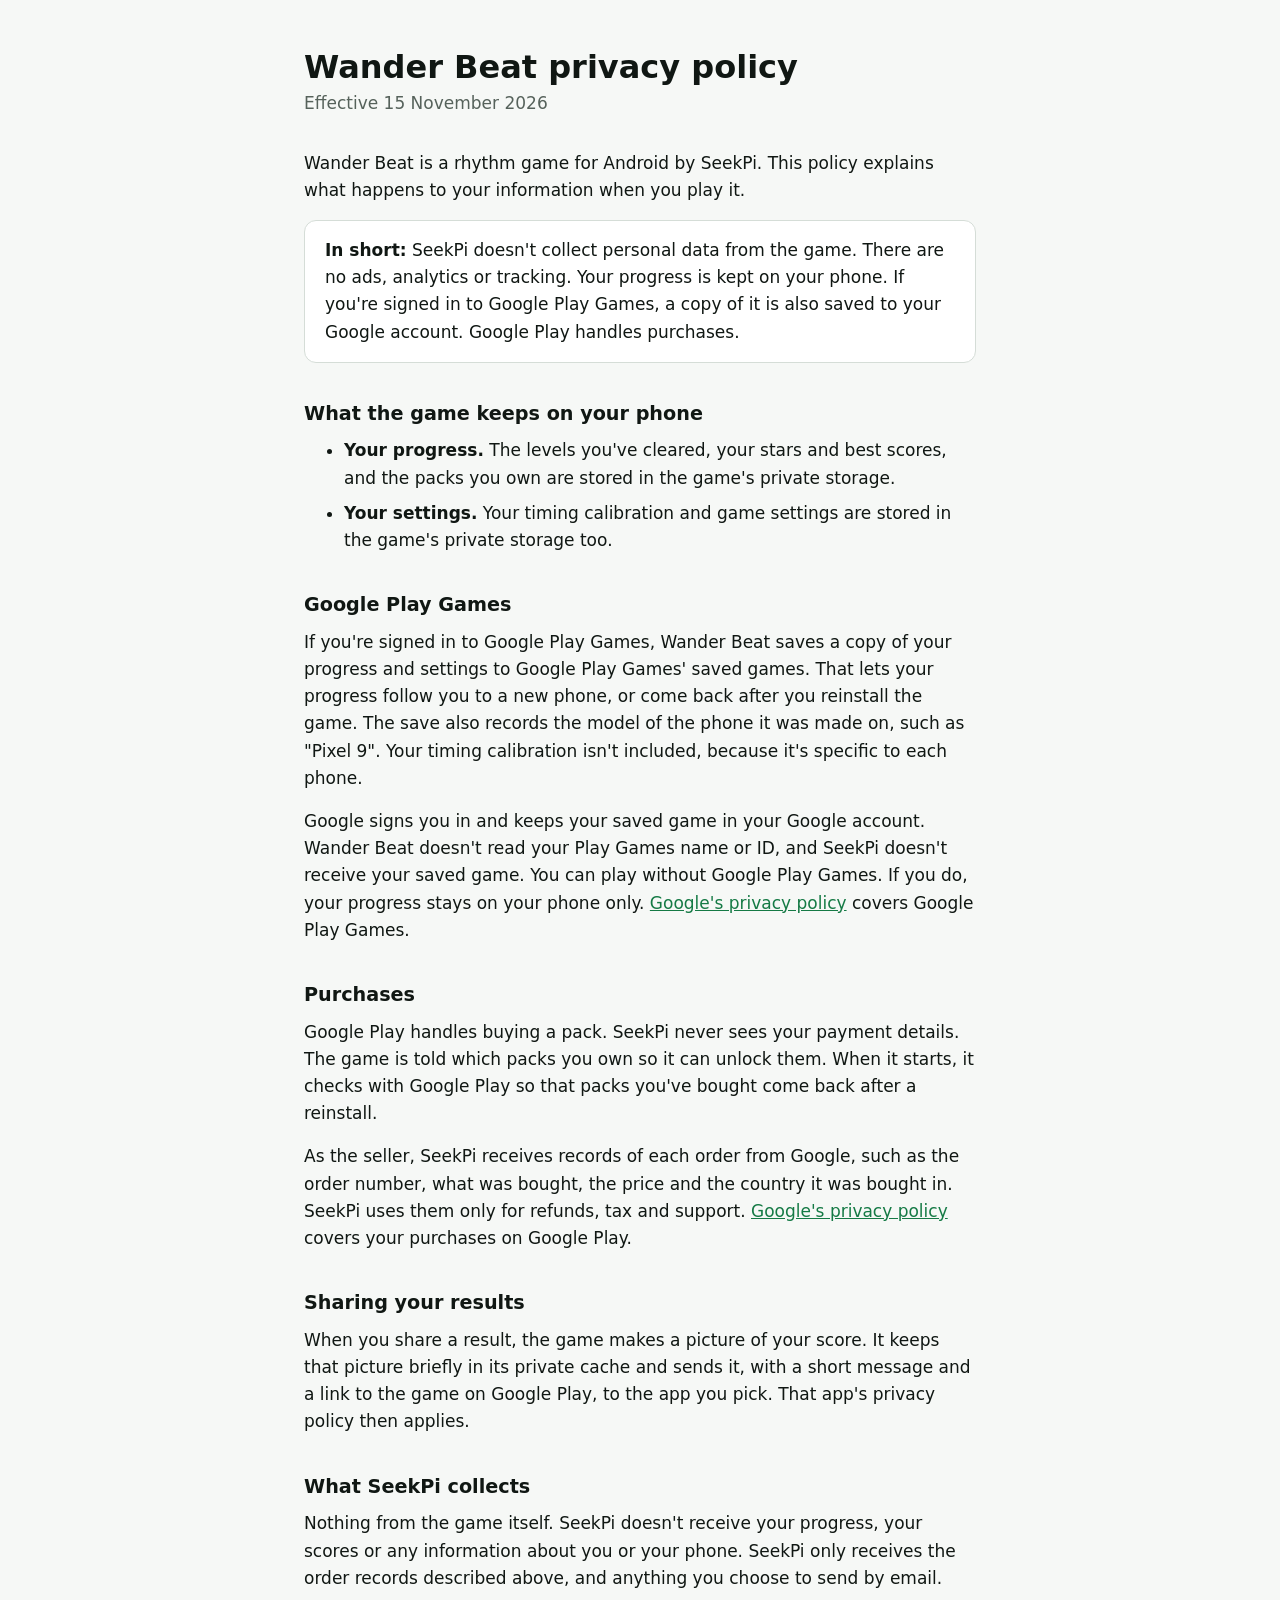
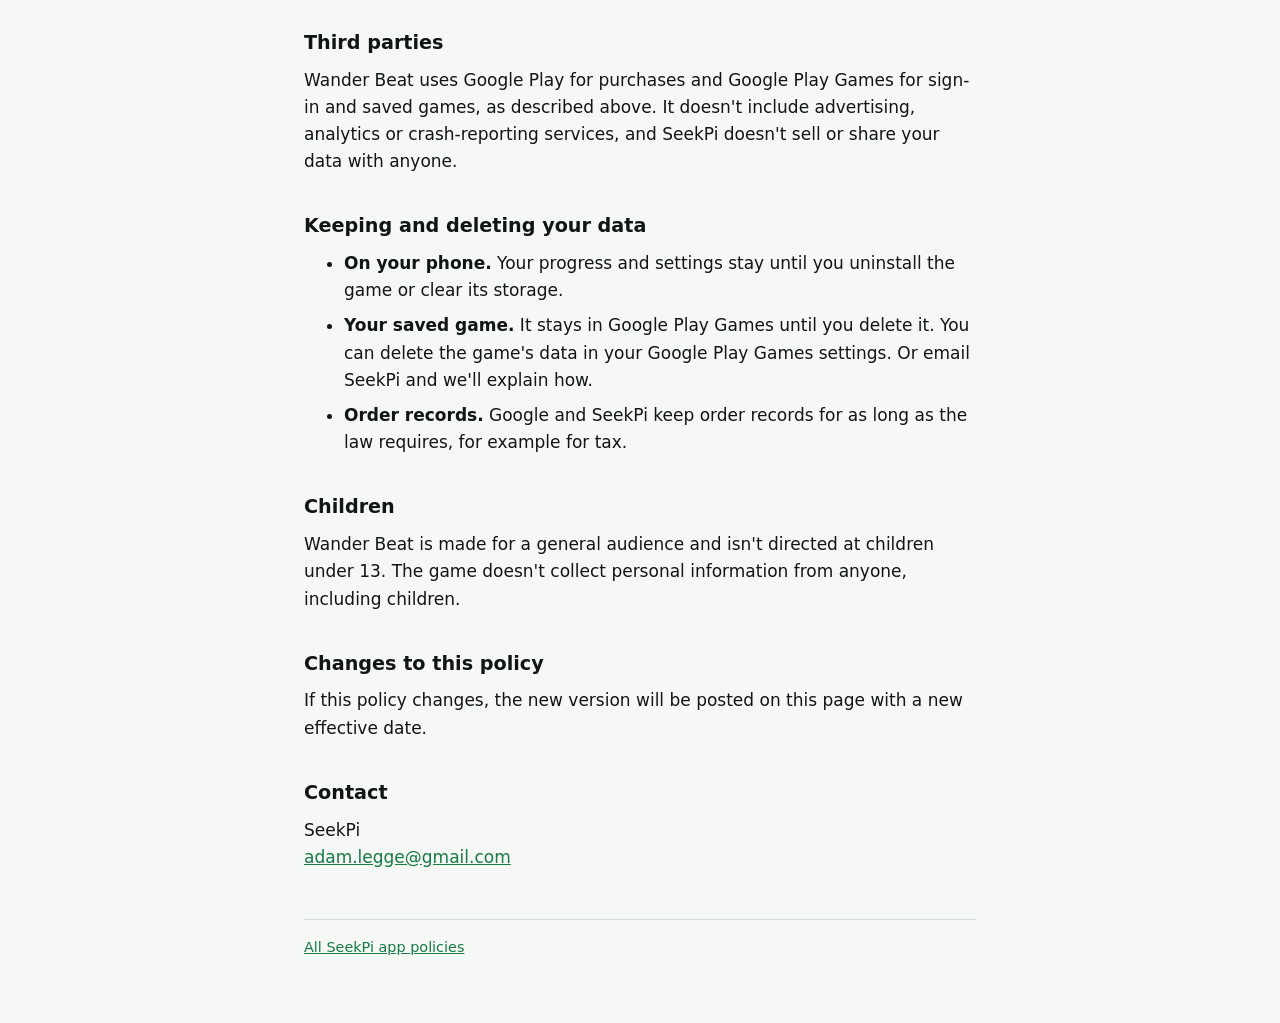
==== wander-beat/privacy/index.html @ 21d7f4bd "Add Wander Beat privacy policy Co-Authored-By: Claude Opus 5.5 <noreply@anthropic.com>" ====
<!doctype html>
<html lang="en">
<head>
  <meta charset="utf-8">
  <meta name="viewport" content="width=device-width, initial-scale=1">
  <title>Wander Beat privacy policy</title>
  <link rel="stylesheet" href="../../style.css">
</head>
<body>
  <main>
    <h1>Wander Beat privacy policy</h1>
    <p class="meta">Effective 15 November 2026</p>

    <p>Wander Beat is a rhythm game for Android by SeekPi. This policy explains what happens to your information when you play it.</p>

    <div class="summary">
      <p><strong>In short:</strong> SeekPi doesn't collect personal data from the game. There are no ads, analytics or tracking. Your progress is kept on your phone. If you're signed in to Google Play Games, a copy of it is also saved to your Google account. Google Play handles purchases.</p>
    </div>

    <h2>What the game keeps on your phone</h2>
    <ul>
      <li><strong>Your progress.</strong> The levels you've cleared, your stars and best scores, and the packs you own are stored in the game's private storage.</li>
      <li><strong>Your settings.</strong> Your timing calibration and game settings are stored in the game's private storage too.</li>
    </ul>

    <h2>Google Play Games</h2>
    <p>If you're signed in to Google Play Games, Wander Beat saves a copy of your progress and settings to Google Play Games' saved games. That lets your progress follow you to a new phone, or come back after you reinstall the game. The save also records the model of the phone it was made on, such as "Pixel 9". Your timing calibration isn't included, because it's specific to each phone.</p>
    <p>Google signs you in and keeps your saved game in your Google account. Wander Beat doesn't read your Play Games name or ID, and SeekPi doesn't receive your saved game. You can play without Google Play Games. If you do, your progress stays on your phone only. <a href="https://policies.google.com/privacy">Google's privacy policy</a> covers Google Play Games.</p>

    <h2>Purchases</h2>
    <p>Google Play handles buying a pack. SeekPi never sees your payment details. The game is told which packs you own so it can unlock them. When it starts, it checks with Google Play so that packs you've bought come back after a reinstall.</p>
    <p>As the seller, SeekPi receives records of each order from Google, such as the order number, what was bought, the price and the country it was bought in. SeekPi uses them only for refunds, tax and support. <a href="https://policies.google.com/privacy">Google's privacy policy</a> covers your purchases on Google Play.</p>

    <h2>Sharing your results</h2>
    <p>When you share a result, the game makes a picture of your score. It keeps that picture briefly in its private cache and sends it, with a short message and a link to the game on Google Play, to the app you pick. That app's privacy policy then applies.</p>

    <h2>What SeekPi collects</h2>
    <p>Nothing from the game itself. SeekPi doesn't receive your progress, your scores or any information about you or your phone. SeekPi only receives the order records described above, and anything you choose to send by email.</p>

    <h2>Third parties</h2>
    <p>Wander Beat uses Google Play for purchases and Google Play Games for sign-in and saved games, as described above. It doesn't include advertising, analytics or crash-reporting services, and SeekPi doesn't sell or share your data with anyone.</p>

    <h2>Keeping and deleting your data</h2>
    <ul>
      <li><strong>On your phone.</strong> Your progress and settings stay until you uninstall the game or clear its storage.</li>
      <li><strong>Your saved game.</strong> It stays in Google Play Games until you delete it. You can delete the game's data in your Google Play Games settings. Or email SeekPi and we'll explain how.</li>
      <li><strong>Order records.</strong> Google and SeekPi keep order records for as long as the law requires, for example for tax.</li>
    </ul>

    <h2>Children</h2>
    <p>Wander Beat is made for a general audience and isn't directed at children under 13. The game doesn't collect personal information from anyone, including children.</p>

    <h2>Changes to this policy</h2>
    <p>If this policy changes, the new version will be posted on this page with a new effective date.</p>

    <h2>Contact</h2>
    <p>SeekPi<br><a href="mailto:adam.legge@gmail.com">adam.legge@gmail.com</a></p>

    <footer><a href="../../">All SeekPi app policies</a></footer>
  </main>
</body>
</html>
---- style.css ----
:root {
  --bg: #f6f8f6;
  --text: #101713;
  --muted: #56625b;
  --rule: #d5ddd7;
  --card: #ffffff;
  --link: #157a45;
  color-scheme: light dark;
}

@media (prefers-color-scheme: dark) {
  :root {
    --bg: #0b0f0d;
    --text: #f2f5f3;
    --muted: #9aa79f;
    --rule: #2d3732;
    --card: #151b18;
    --link: #3ccb7f;
  }
}

* { box-sizing: border-box; }

body {
  margin: 0;
  background: var(--bg);
  color: var(--text);
  font: 17px/1.6 system-ui, -apple-system, "Segoe UI", Roboto, sans-serif;
}

main {
  max-width: 44rem;
  margin: 0 auto;
  padding: 3rem 1rem 4rem;
}

h1 { font-size: 2rem; line-height: 1.2; margin: 0 0 .25rem; }
h2 { font-size: 1.2rem; margin: 2.25rem 0 .5rem; }
p, ul { margin: 0 0 1rem; }
li { margin-bottom: .5rem; }
a { color: var(--link); }

.meta { color: var(--muted); margin-bottom: 2rem; }

.summary {
  background: var(--card);
  border: 1px solid var(--rule);
  border-radius: 12px;
  padding: 1rem 1.25rem;
}
.summary p:last-child { margin-bottom: 0; }

.apps { list-style: none; padding: 0; }
.apps li {
  background: var(--card);
  border: 1px solid var(--rule);
  border-radius: 12px;
  padding: 1rem 1.25rem;
}
.apps strong { display: block; }

footer {
  margin-top: 3rem;
  padding-top: 1rem;
  border-top: 1px solid var(--rule);
  color: var(--muted);
  font-size: .9rem;
}
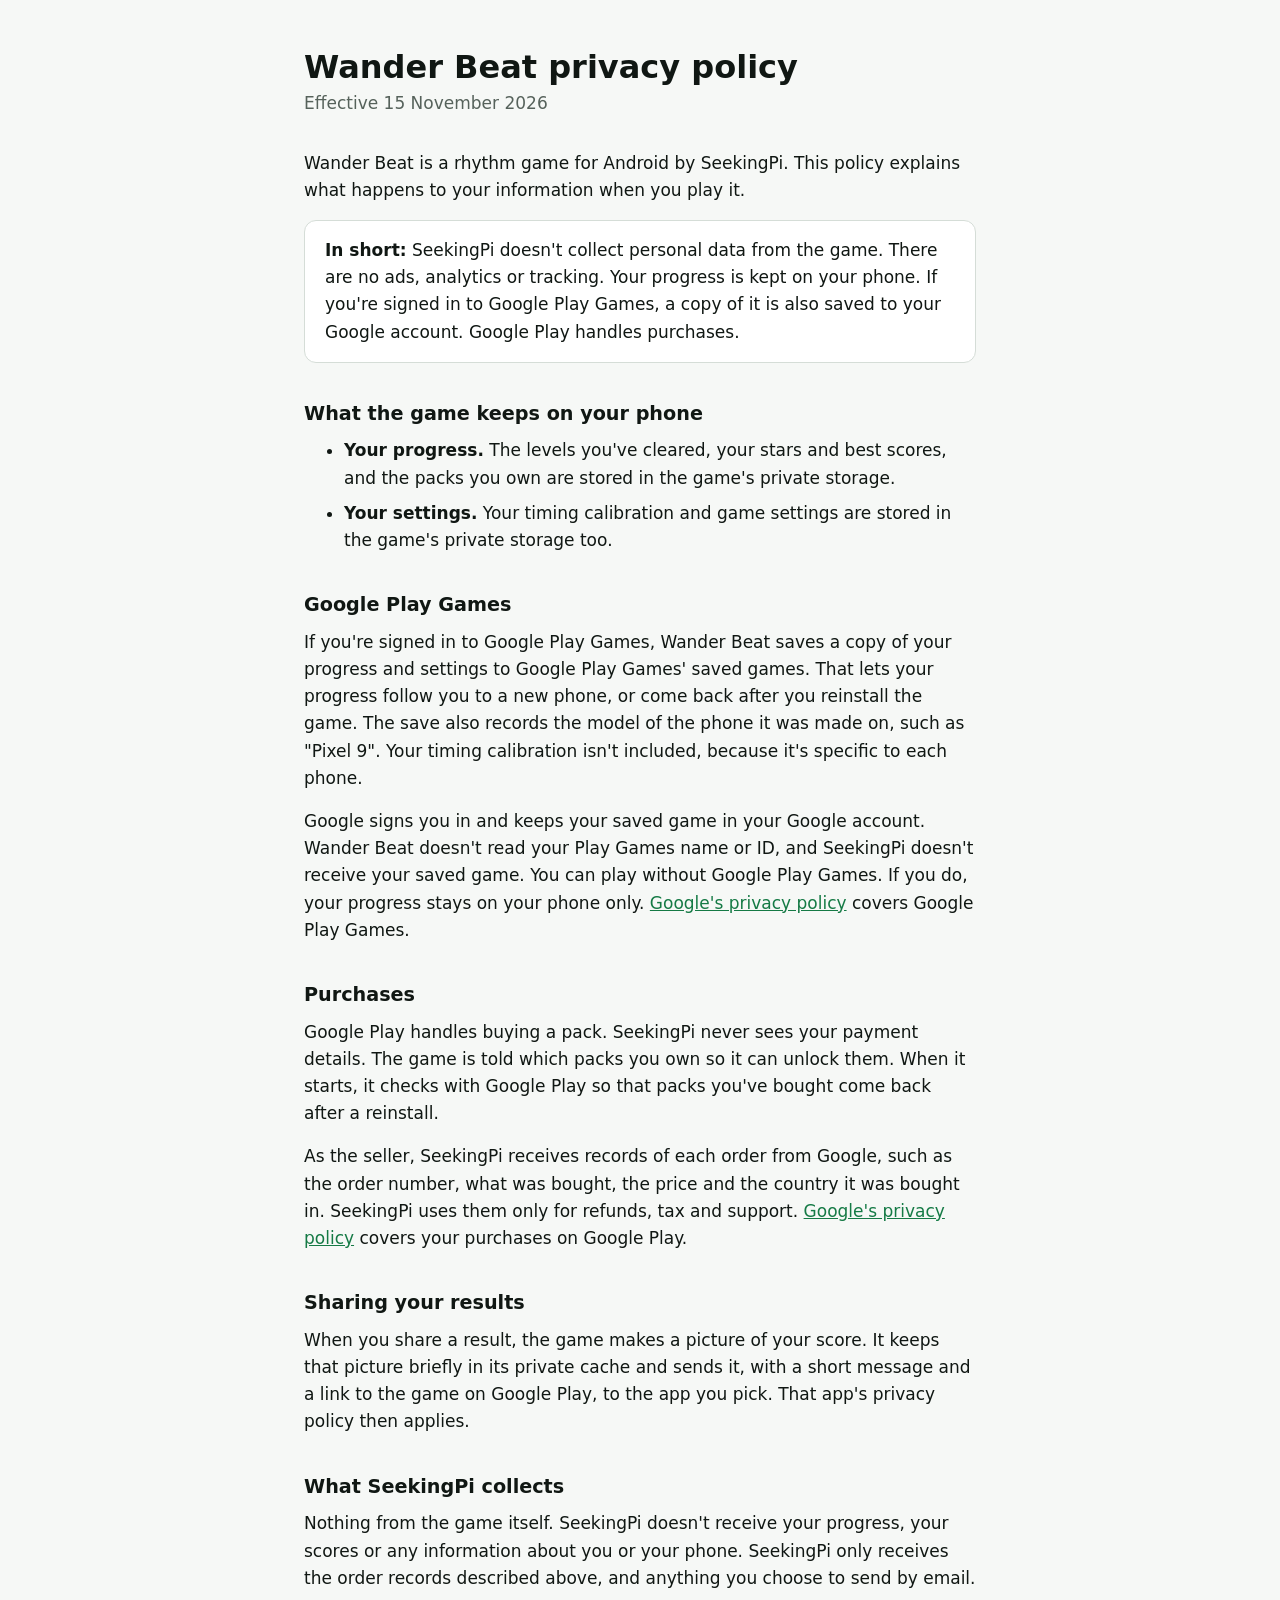
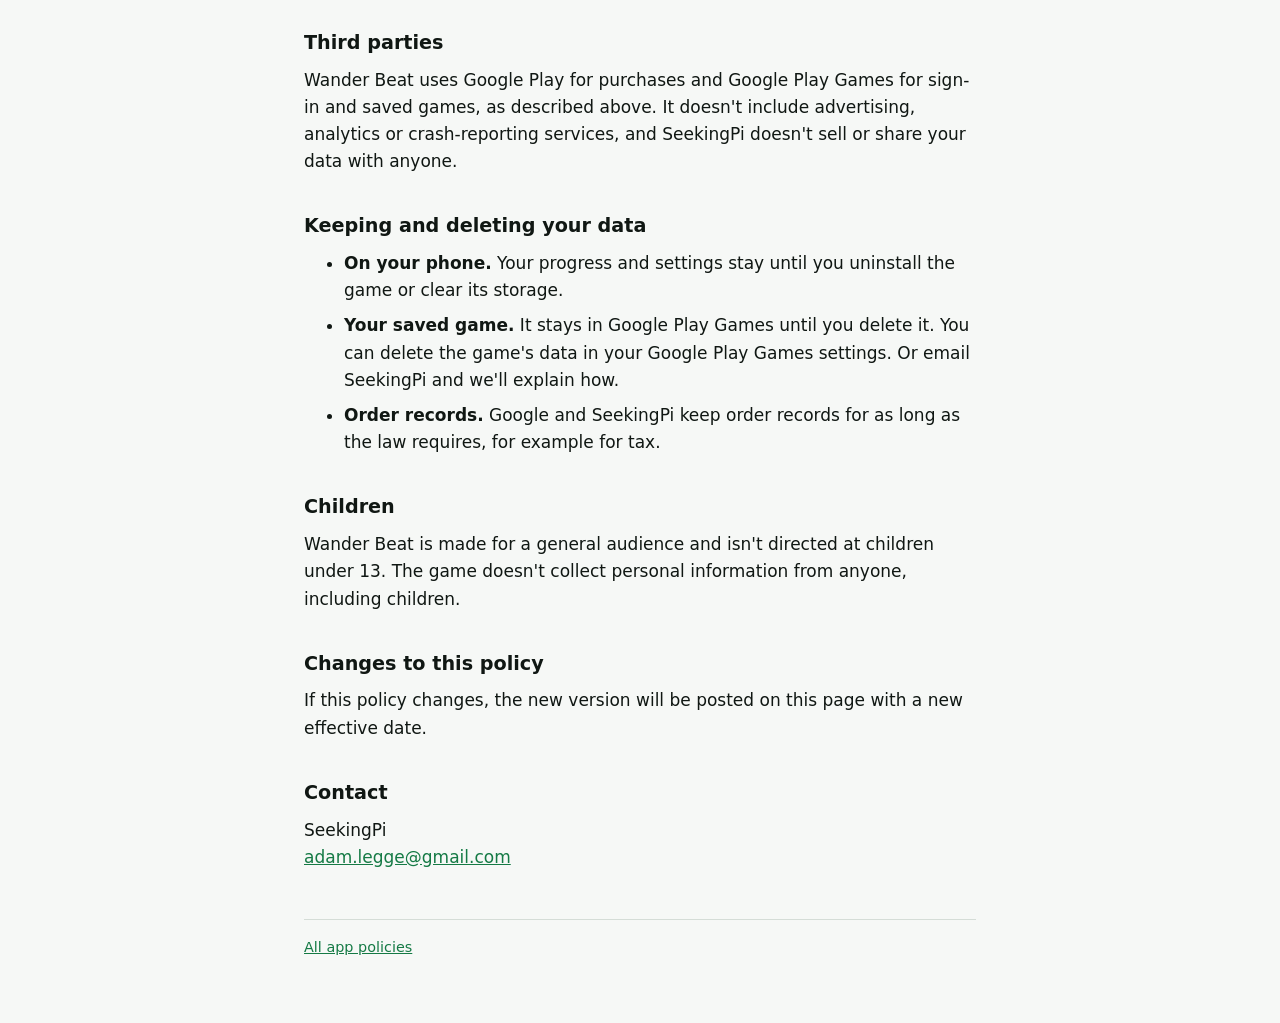
==== commit 58006496: "Wander Beat is published by SeekingPi Co-Authored-By: Claude Opus 5.5 <noreply@anthropic.com>" ====
--- a/wander-beat/privacy/index.html
+++ b/wander-beat/privacy/index.html
@@ -11,10 +11,10 @@
     <h1>Wander Beat privacy policy</h1>
     <p class="meta">Effective 15 November 2026</p>
 
-    <p>Wander Beat is a rhythm game for Android by SeekPi. This policy explains what happens to your information when you play it.</p>
+    <p>Wander Beat is a rhythm game for Android by SeekingPi. This policy explains what happens to your information when you play it.</p>
 
     <div class="summary">
-      <p><strong>In short:</strong> SeekPi doesn't collect personal data from the game. There are no ads, analytics or tracking. Your progress is kept on your phone. If you're signed in to Google Play Games, a copy of it is also saved to your Google account. Google Play handles purchases.</p>
+      <p><strong>In short:</strong> SeekingPi doesn't collect personal data from the game. There are no ads, analytics or tracking. Your progress is kept on your phone. If you're signed in to Google Play Games, a copy of it is also saved to your Google account. Google Play handles purchases.</p>
     </div>
 
     <h2>What the game keeps on your phone</h2>
@@ -25,26 +25,26 @@
 
     <h2>Google Play Games</h2>
     <p>If you're signed in to Google Play Games, Wander Beat saves a copy of your progress and settings to Google Play Games' saved games. That lets your progress follow you to a new phone, or come back after you reinstall the game. The save also records the model of the phone it was made on, such as "Pixel 9". Your timing calibration isn't included, because it's specific to each phone.</p>
-    <p>Google signs you in and keeps your saved game in your Google account. Wander Beat doesn't read your Play Games name or ID, and SeekPi doesn't receive your saved game. You can play without Google Play Games. If you do, your progress stays on your phone only. <a href="https://policies.google.com/privacy">Google's privacy policy</a> covers Google Play Games.</p>
+    <p>Google signs you in and keeps your saved game in your Google account. Wander Beat doesn't read your Play Games name or ID, and SeekingPi doesn't receive your saved game. You can play without Google Play Games. If you do, your progress stays on your phone only. <a href="https://policies.google.com/privacy">Google's privacy policy</a> covers Google Play Games.</p>
 
     <h2>Purchases</h2>
-    <p>Google Play handles buying a pack. SeekPi never sees your payment details. The game is told which packs you own so it can unlock them. When it starts, it checks with Google Play so that packs you've bought come back after a reinstall.</p>
-    <p>As the seller, SeekPi receives records of each order from Google, such as the order number, what was bought, the price and the country it was bought in. SeekPi uses them only for refunds, tax and support. <a href="https://policies.google.com/privacy">Google's privacy policy</a> covers your purchases on Google Play.</p>
+    <p>Google Play handles buying a pack. SeekingPi never sees your payment details. The game is told which packs you own so it can unlock them. When it starts, it checks with Google Play so that packs you've bought come back after a reinstall.</p>
+    <p>As the seller, SeekingPi receives records of each order from Google, such as the order number, what was bought, the price and the country it was bought in. SeekingPi uses them only for refunds, tax and support. <a href="https://policies.google.com/privacy">Google's privacy policy</a> covers your purchases on Google Play.</p>
 
     <h2>Sharing your results</h2>
     <p>When you share a result, the game makes a picture of your score. It keeps that picture briefly in its private cache and sends it, with a short message and a link to the game on Google Play, to the app you pick. That app's privacy policy then applies.</p>
 
-    <h2>What SeekPi collects</h2>
-    <p>Nothing from the game itself. SeekPi doesn't receive your progress, your scores or any information about you or your phone. SeekPi only receives the order records described above, and anything you choose to send by email.</p>
+    <h2>What SeekingPi collects</h2>
+    <p>Nothing from the game itself. SeekingPi doesn't receive your progress, your scores or any information about you or your phone. SeekingPi only receives the order records described above, and anything you choose to send by email.</p>
 
     <h2>Third parties</h2>
-    <p>Wander Beat uses Google Play for purchases and Google Play Games for sign-in and saved games, as described above. It doesn't include advertising, analytics or crash-reporting services, and SeekPi doesn't sell or share your data with anyone.</p>
+    <p>Wander Beat uses Google Play for purchases and Google Play Games for sign-in and saved games, as described above. It doesn't include advertising, analytics or crash-reporting services, and SeekingPi doesn't sell or share your data with anyone.</p>
 
     <h2>Keeping and deleting your data</h2>
     <ul>
       <li><strong>On your phone.</strong> Your progress and settings stay until you uninstall the game or clear its storage.</li>
-      <li><strong>Your saved game.</strong> It stays in Google Play Games until you delete it. You can delete the game's data in your Google Play Games settings. Or email SeekPi and we'll explain how.</li>
-      <li><strong>Order records.</strong> Google and SeekPi keep order records for as long as the law requires, for example for tax.</li>
+      <li><strong>Your saved game.</strong> It stays in Google Play Games until you delete it. You can delete the game's data in your Google Play Games settings. Or email SeekingPi and we'll explain how.</li>
+      <li><strong>Order records.</strong> Google and SeekingPi keep order records for as long as the law requires, for example for tax.</li>
     </ul>
 
     <h2>Children</h2>
@@ -54,9 +54,9 @@
     <p>If this policy changes, the new version will be posted on this page with a new effective date.</p>
 
     <h2>Contact</h2>
-    <p>SeekPi<br><a href="mailto:adam.legge@gmail.com">adam.legge@gmail.com</a></p>
+    <p>SeekingPi<br><a href="mailto:adam.legge@gmail.com">adam.legge@gmail.com</a></p>
 
-    <footer><a href="../../">All SeekPi app policies</a></footer>
+    <footer><a href="../../">All app policies</a></footer>
   </main>
 </body>
 </html>
